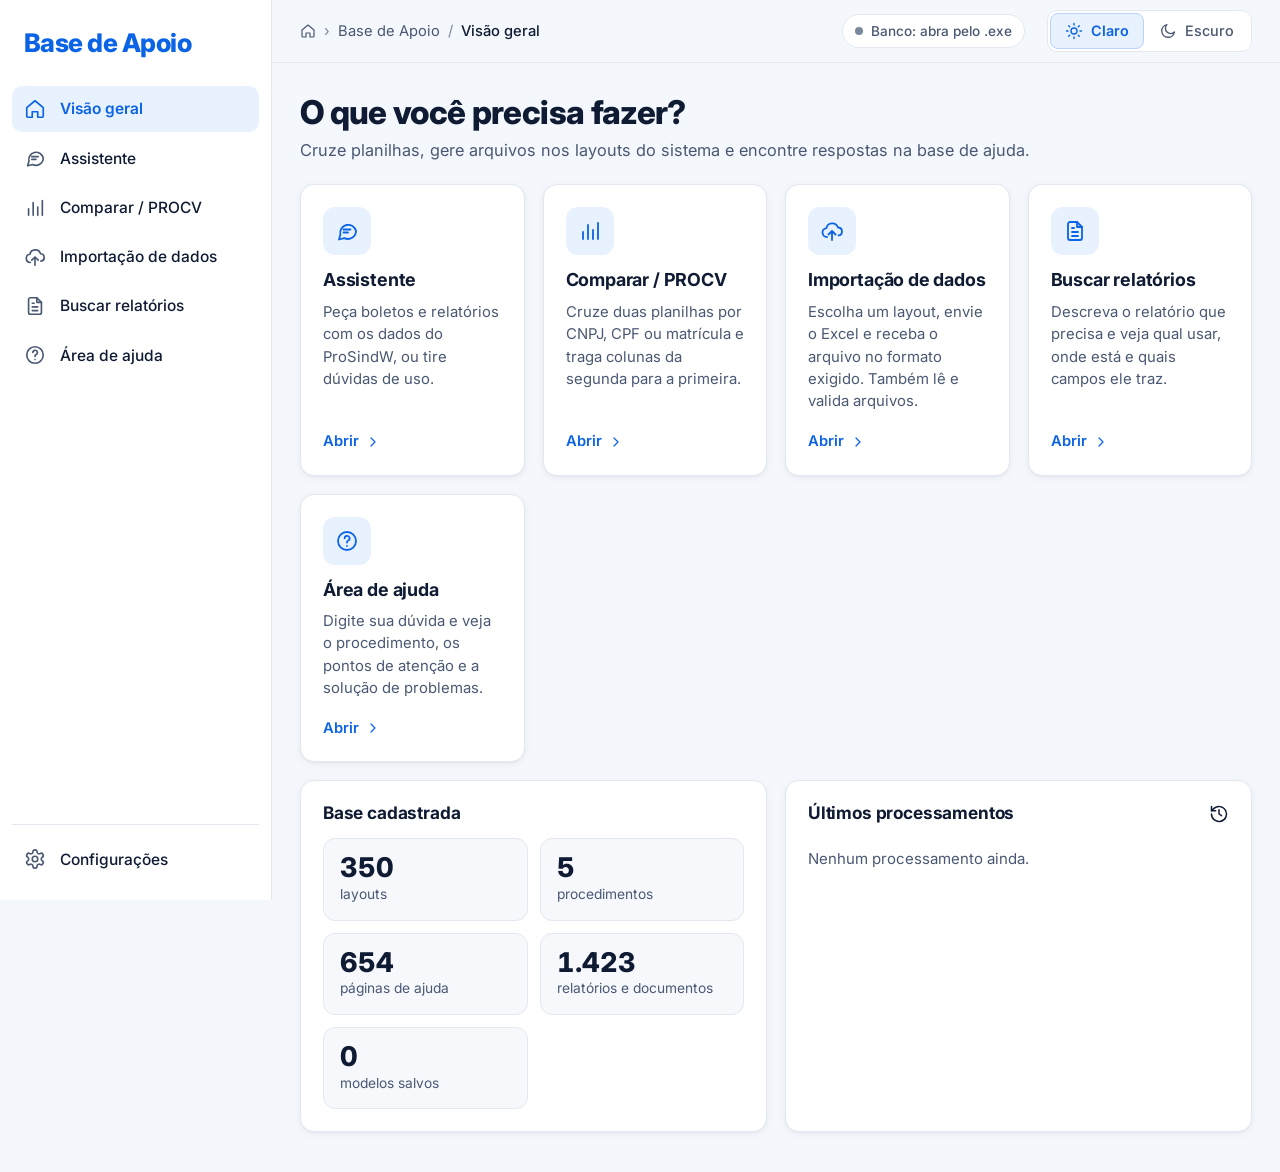
==== BaseDeApoio/index.html @ 75cb9d29 "BaseDeApoio: conferência automática do cálculo dos boletos ao conectar Ao conectar ao banco do ProSi" ====
<!doctype html>
<html lang="pt-BR">
<head>
<meta charset="utf-8">
<meta name="viewport" content="width=device-width, initial-scale=1">
<title>Base de Apoio</title>
<link rel="icon" href="data:image/svg+xml,%3Csvg xmlns='http://www.w3.org/2000/svg' viewBox='0 0 32 32'%3E%3Crect width='32' height='32' rx='8' fill='%230b63e5'/%3E%3Cpath d='M9 11h14M9 16h14M9 21h9' stroke='white' stroke-width='2.6' stroke-linecap='round'/%3E%3C/svg%3E">
<link rel="preconnect" href="https://fonts.googleapis.com">
<link rel="stylesheet" href="https://fonts.googleapis.com/css2?family=Inter:wght@400;500;600;700;800&display=swap">
<script>
  /* tema salvo antes de desenhar, para não piscar */
  (function () { var t = null; try { t = localStorage.getItem('baseApoio.tema'); } catch (e) {} if (t === 'claro' || t === 'escuro') document.documentElement.dataset.theme = t === 'escuro' ? 'dark' : 'light'; })();
</script>
<link rel="stylesheet" href="css/style.css">
</head>
<body>
<div class="shell">
  <aside class="lateral" id="lateral">
    <a class="marca" href="#inicio">Base de Apoio</a>
    <nav class="menu" id="menu" aria-label="Menu principal">
      <a href="#inicio" data-rota="inicio"><span class="ico" data-ico="casa"></span>Visão geral</a>
      <a href="#assistente" data-rota="assistente"><span class="ico" data-ico="chat"></span>Assistente</a>
      <a href="#procv" data-rota="procv"><span class="ico" data-ico="barras"></span>Comparar / PROCV</a>
      <a href="#importacao" data-rota="importacao"><span class="ico" data-ico="nuvem"></span>Importação de dados</a>
      <a href="#relatorios" data-rota="relatorios"><span class="ico" data-ico="documento"></span>Buscar relatórios</a>
      <a href="#ajuda" data-rota="ajuda"><span class="ico" data-ico="ajuda"></span>Área de ajuda</a>
    </nav>
    <nav class="menu menu-rodape" aria-label="Administração">
      <a href="#config" data-rota="config"><span class="ico" data-ico="engrenagem"></span>Configurações</a>
    </nav>
  </aside>
  <div class="fundo-menu" id="fundo-menu"></div>
  <div class="principal">
    <header class="barra">
      <button class="icone-btn abre-menu" id="abre-menu" type="button" aria-label="Abrir menu"><span class="ico" data-ico="menu"></span></button>
      <nav class="migalha" id="migalha" aria-label="Você está em"></nav>
      <a class="pill-banco off" id="pill-banco" href="#config/banco"><i></i>Banco</a>
      <div class="tema" role="group" aria-label="Tema">
        <button type="button" data-tema="claro"><span class="ico" data-ico="sol"></span><span class="rot">Claro</span></button>
        <button type="button" data-tema="escuro"><span class="ico" data-ico="lua"></span><span class="rot">Escuro</span></button>
      </div>
    </header>
    <main id="app" class="conteudo" tabindex="-1"></main>
  </div>
</div>

<div id="toast" class="toast" role="status" aria-live="polite"></div>
<div id="modal" class="modal" hidden>
  <div class="modal-caixa" role="dialog" aria-modal="true" aria-labelledby="modal-titulo">
    <h3 id="modal-titulo"></h3>
    <div id="modal-corpo"></div>
    <div class="modal-acoes" id="modal-acoes"></div>
  </div>
</div>
<noscript><p style="padding:24px">Ative o JavaScript para usar a Base de Apoio.</p></noscript>
<script src="lib/xlsx.full.min.js"></script>
<script src="lib/exceljs.min.js"></script>
<script src="dados/layouts.js"></script>
<script src="dados/ajuda.js"></script>
<script src="dados/procedimentos.js"></script>
<script src="dados/relatorios_prosindw.js"></script>
<script src="dados/menu_prosindw.js"></script>
<script src="dados/campos_prosindw.js"></script>
<script src="js/motor.js"></script>
<script>
  if (!window.Motor || !window.DADOS_LAYOUTS || !window.XLSX) {
    document.getElementById('app').innerHTML = '<div class="cartao" style="max-width:640px;margin:40px auto"><h2>Arquivos do sistema não encontrados</h2>' +
      '<p>Extraia a pasta inteira do .zip antes de abrir (botão direito no zip &gt; Extrair tudo). Depois abra o <strong>index.html</strong> de dentro da pasta extraída.</p></div>';
  }
</script>
<script src="js/assistente.js"></script>
<script src="js/app.js"></script>
</body>
</html>
---- BaseDeApoio/css/style.css ----
/* Base de Apoio — estilos. Tema claro/escuro por variáveis (html[data-theme]). */
:root {
  --fundo: #f4f7fb;
  --lateral: #ffffff;
  --superficie: #ffffff;
  --superficie-2: #f6f8fc;
  --superficie-3: #eef3fa;
  --borda: #e3e8f0;
  --borda-forte: #cfd8e5;
  --texto: #0f1b33;
  --texto-2: #4a5872;
  --texto-3: #7a879c;
  --primaria: #0b63e5;
  --primaria-hover: #0952c0;
  --primaria-suave: #e8f1fe;
  --primaria-borda: #b9d3fb;
  --ok: #15803d;
  --ok-suave: #e5f6ec;
  --alerta: #9a6700;
  --alerta-suave: #fdf3d6;
  --alerta-borda: #f2d48a;
  --erro: #c62828;
  --erro-suave: #fdecec;
  --mark: #ffe9a8;
  --sombra: 0 1px 2px rgba(15, 27, 51, .04), 0 2px 8px rgba(15, 27, 51, .05);
  --sombra-alta: 0 12px 32px rgba(15, 27, 51, .14);
  --raio: 14px;
  --raio-p: 10px;
  --fonte: "Inter", "Segoe UI", system-ui, -apple-system, Roboto, Arial, sans-serif;
  --mono: ui-monospace, "Cascadia Mono", Consolas, "Liberation Mono", monospace;
  color-scheme: light;
}
@media (prefers-color-scheme: dark) {
  :root:not([data-theme="light"]) {
    --fundo: #0b1322; --lateral: #0e1829; --superficie: #111c2f; --superficie-2: #15223a; --superficie-3: #1a2945;
    --borda: #22324d; --borda-forte: #30445f; --texto: #e7eef9; --texto-2: #a9b7cc; --texto-3: #7c8ba3;
    --primaria: #2f7bf0; --primaria-hover: #4a8ef5; --primaria-suave: #132d55; --primaria-borda: #22497f;
    --ok: #4ade80; --ok-suave: #0f2e1f; --alerta: #f2c14e; --alerta-suave: #33280c; --alerta-borda: #6b5313;
    --erro: #f87171; --erro-suave: #3a1616; --mark: #5b4a10;
    --sombra: 0 1px 2px rgba(0, 0, 0, .35); --sombra-alta: 0 16px 40px rgba(0, 0, 0, .5);
    color-scheme: dark;
  }
}
:root[data-theme="dark"] {
  --fundo: #0b1322; --lateral: #0e1829; --superficie: #111c2f; --superficie-2: #15223a; --superficie-3: #1a2945;
  --borda: #22324d; --borda-forte: #30445f; --texto: #e7eef9; --texto-2: #a9b7cc; --texto-3: #7c8ba3;
  --primaria: #2f7bf0; --primaria-hover: #4a8ef5; --primaria-suave: #132d55; --primaria-borda: #22497f;
  --ok: #4ade80; --ok-suave: #0f2e1f; --alerta: #f2c14e; --alerta-suave: #33280c; --alerta-borda: #6b5313;
  --erro: #f87171; --erro-suave: #3a1616; --mark: #5b4a10;
  --sombra: 0 1px 2px rgba(0, 0, 0, .35); --sombra-alta: 0 16px 40px rgba(0, 0, 0, .5);
  color-scheme: dark;
}

* { box-sizing: border-box; }
html, body { margin: 0; }
body {
  background: var(--fundo);
  color: var(--texto);
  font: 15px/1.5 var(--fonte);
  -webkit-font-smoothing: antialiased;
}
a { color: var(--primaria); }
h1, h2, h3, h4 { margin: 0 0 .4em; line-height: 1.2; text-wrap: balance; letter-spacing: -.01em; }
h1 { font-size: 2.05rem; font-weight: 800; letter-spacing: -.02em; }
h2 { font-size: 1.3rem; font-weight: 700; }
h3 { font-size: 1.08rem; font-weight: 700; }
h4 { font-size: .95rem; font-weight: 700; }
p { margin: 0 0 .7em; }
small, .sutil { color: var(--texto-2); }
.mono { font-family: var(--mono); font-size: 13px; }
.num { font-variant-numeric: tabular-nums; }

/* ícones (SVG em linha) */
.ico { display: inline-flex; width: 20px; height: 20px; flex: none; }
.ico svg { width: 100%; height: 100%; fill: none; stroke: currentColor; stroke-width: 1.8; stroke-linecap: round; stroke-linejoin: round; }
.ico.p { width: 16px; height: 16px; }
.ico.g { width: 28px; height: 28px; }

/* ---------- estrutura: menu lateral + área principal */
.shell { display: flex; min-height: 100vh; }
.lateral {
  position: sticky; top: 0; height: 100vh; width: 272px; flex: none;
  display: flex; flex-direction: column; gap: 6px;
  background: var(--lateral); border-right: 1px solid var(--borda);
  padding: 22px 12px 18px; z-index: 40;
}
.marca { display: block; padding: 2px 12px 18px; font-size: 1.6rem; font-weight: 800; letter-spacing: -.02em; color: var(--primaria); text-decoration: none; }
.menu { display: flex; flex-direction: column; gap: 4px; }
.menu a {
  display: flex; align-items: center; gap: 14px;
  text-decoration: none; color: var(--texto);
  padding: 11px 12px; border-radius: 10px; font-size: .97rem; font-weight: 500; white-space: nowrap;
}
.menu a .ico { color: var(--texto-2); width: 22px; height: 22px; }
.menu a:hover { background: var(--superficie-2); }
.menu a.ativo { background: var(--primaria-suave); color: var(--primaria); font-weight: 600; }
.menu a.ativo .ico { color: var(--primaria); }
.menu-rodape { margin-top: auto; padding-top: 12px; border-top: 1px solid var(--borda); }
.principal { flex: 1; min-width: 0; display: flex; flex-direction: column; }
.barra {
  position: sticky; top: 0; z-index: 30;
  display: flex; align-items: center; gap: 14px;
  min-height: 60px; padding: 10px 28px;
  background: color-mix(in srgb, var(--fundo) 88%, transparent);
  backdrop-filter: blur(8px);
  border-bottom: 1px solid var(--borda);
}
.migalha { display: flex; align-items: center; gap: 8px; font-size: .92rem; color: var(--texto-2); min-width: 0; flex-wrap: wrap; }
.migalha a { color: var(--texto-2); text-decoration: none; display: inline-flex; align-items: center; }
.migalha a:hover { color: var(--primaria); }
.migalha .sep { color: var(--texto-3); }
.migalha .atual { color: var(--texto); font-weight: 500; }
.tema { margin-left: auto; display: inline-flex; border: 1px solid var(--borda); border-radius: 10px; background: var(--superficie); padding: 2px; }
.tema button { display: inline-flex; align-items: center; gap: 8px; border: 1px solid transparent; background: transparent; color: var(--texto-2); font: inherit; font-size: .9rem; font-weight: 500; padding: 6px 14px; border-radius: 8px; cursor: pointer; }
.tema button .ico { width: 18px; height: 18px; }
.tema button.ativo { background: var(--primaria-suave); color: var(--primaria); border-color: var(--primaria-borda); font-weight: 600; }
.icone-btn.abre-menu { display: none; }
.fundo-menu { display: none; }

.conteudo { width: 100%; max-width: 1360px; padding: 30px 28px 40px; outline: none; }
.cabecalho-pagina { display: flex; align-items: flex-start; justify-content: space-between; gap: 16px; flex-wrap: wrap; margin-bottom: 22px; }
.cabecalho-pagina h1 { display: flex; align-items: center; gap: 14px; flex-wrap: wrap; margin-bottom: 6px; }
.cabecalho-pagina p { margin: 0; color: var(--texto-2); max-width: 75ch; font-size: 1.02rem; }

/* ---------- cartões */
.cartao {
  background: var(--superficie);
  border: 1px solid var(--borda);
  border-radius: var(--raio);
  padding: 22px;
  box-shadow: var(--sombra);
}
.cartao + .cartao { margin-top: 16px; }
.grade-2 > .cartao, .grade-3 > .cartao, .grupos-proc > .cartao, .layout-ajuda > .cartao, .layout-importacao > .cartao { margin-top: 0; }
.cartao-titulo { display: flex; align-items: center; justify-content: space-between; gap: 10px; margin-bottom: 14px; flex-wrap: wrap; }
.cartao-titulo h2, .cartao-titulo h3 { margin: 0; }
.grade-2 { display: grid; grid-template-columns: repeat(2, minmax(0, 1fr)); gap: 18px; }
.grade-3 { display: grid; grid-template-columns: repeat(3, minmax(0, 1fr)); gap: 18px; }
@media (max-width: 900px) { .grade-2, .grade-3 { grid-template-columns: 1fr; } }
.contagem { display: inline-flex; align-items: center; padding: 3px 11px; border-radius: 99px; background: var(--superficie-3); color: var(--texto-2); font-size: .84rem; font-weight: 600; white-space: nowrap; }
.contagem.azul { background: var(--primaria-suave); color: var(--primaria); }
h1 .contagem, h2 .contagem { font-size: .85rem; letter-spacing: 0; }
.selo-titulo { display: inline-flex; align-items: center; padding: 4px 12px; border-radius: 99px; background: var(--primaria-suave); color: var(--primaria); font-size: .9rem; font-weight: 700; letter-spacing: 0; }

/* caixa informativa */
.info-caixa { display: flex; gap: 16px; align-items: flex-start; padding: 16px 20px; border-radius: var(--raio); border: 1px solid var(--primaria-borda); background: var(--primaria-suave); }
.info-caixa > .ico { color: var(--primaria); width: 24px; height: 24px; margin-top: 1px; }
.info-caixa .corpo { border-left: 1px solid var(--primaria-borda); padding-left: 16px; }
.info-caixa.simples .corpo { border-left: 0; padding-left: 0; }
.info-caixa strong { display: block; font-size: 1.02rem; margin-bottom: 2px; }
.info-caixa p { margin: 0; color: var(--texto-2); }

/* visão geral */
.modulos { display: grid; grid-template-columns: repeat(4, minmax(0, 1fr)); gap: 18px; }
@media (max-width: 1250px) { .modulos { grid-template-columns: repeat(2, minmax(0, 1fr)); } }
@media (max-width: 700px) { .modulos { grid-template-columns: 1fr; } }
.modulo {
  display: flex; flex-direction: column; gap: 10px;
  text-decoration: none; color: var(--texto);
  background: var(--superficie); border: 1px solid var(--borda); border-radius: var(--raio);
  padding: 22px; box-shadow: var(--sombra);
  transition: border-color .15s, transform .15s, box-shadow .15s;
}
.modulo:hover { border-color: var(--primaria-borda); transform: translateY(-2px); box-shadow: var(--sombra-alta); }
.modulo h2 { margin: 4px 0 0; font-size: 1.12rem; }
.modulo p { color: var(--texto-2); margin: 0; font-size: .93rem; }
.modulo .ir { margin-top: auto; padding-top: 8px; color: var(--primaria); font-weight: 600; font-size: .92rem; display: inline-flex; align-items: center; gap: 6px; }
.tile { display: inline-grid; place-items: center; width: 48px; height: 48px; border-radius: 12px; background: var(--primaria-suave); color: var(--primaria); flex: none; }
.tile .ico { width: 24px; height: 24px; }
.tile.g { width: 76px; height: 76px; border-radius: 18px; }
.tile.g .ico { width: 38px; height: 38px; }
.lista-simples { list-style: none; padding: 0; margin: 0; }
.lista-simples li { padding: 10px 0; border-bottom: 1px solid var(--borda); display: flex; gap: 12px; justify-content: space-between; align-items: center; }
.lista-simples li:last-child { border-bottom: 0; }

/* ---------- formulários */
label { display: block; font-size: .9rem; font-weight: 600; color: var(--texto); margin-bottom: 6px; }
.campo { margin-bottom: 14px; }
input[type=text], input[type=password], input[type=number], input[type=month], input[type=search], select, textarea {
  width: 100%;
  font: inherit; font-size: .95rem;
  color: var(--texto); background: var(--superficie);
  border: 1px solid var(--borda-forte); border-radius: var(--raio-p);
  padding: 9px 12px; min-height: 42px;
}
select { appearance: none; -webkit-appearance: none; padding-right: 38px; cursor: pointer;
  background-image: url("data:image/svg+xml,%3Csvg xmlns='http://www.w3.org/2000/svg' viewBox='0 0 24 24' fill='none' stroke='%237a879c' stroke-width='2' stroke-linecap='round' stroke-linejoin='round'%3E%3Cpath d='m6 9 6 6 6-6'/%3E%3C/svg%3E");
  background-repeat: no-repeat; background-position: right 12px center; background-size: 18px; }
textarea { min-height: 110px; resize: vertical; line-height: 1.45; }
input::placeholder, textarea::placeholder { color: var(--texto-3); }
input:focus, select:focus, textarea:focus { outline: none; border-color: var(--primaria); box-shadow: 0 0 0 3px color-mix(in srgb, var(--primaria) 20%, transparent); }
button:focus-visible, a:focus-visible { outline: 2px solid var(--primaria); outline-offset: 2px; }
.linha-form { display: flex; gap: 16px; flex-wrap: wrap; align-items: flex-end; }
.linha-form > * { flex: 1 1 180px; }
.linha-form > .fixo { flex: 0 0 auto; }
.check { display: inline-flex; align-items: center; gap: 8px; font-weight: 500; color: var(--texto); font-size: .93rem; cursor: pointer; margin: 0; }
.check input { width: 16px; height: 16px; accent-color: var(--primaria); }
.com-icone { position: relative; }
.com-icone > .ico { position: absolute; left: 13px; top: 50%; transform: translateY(-50%); color: var(--texto-3); pointer-events: none; }
.com-icone input { padding-left: 42px; }

.botao {
  display: inline-flex; align-items: center; justify-content: center; gap: 8px;
  font: inherit; font-size: .95rem; font-weight: 600;
  padding: 10px 18px; min-height: 42px; border-radius: var(--raio-p); cursor: pointer;
  border: 1px solid var(--primaria); background: var(--primaria); color: #fff;
  text-decoration: none; white-space: nowrap;
  transition: background .15s, border-color .15s;
}
.botao:hover { background: var(--primaria-hover); border-color: var(--primaria-hover); }
.botao:disabled { opacity: .5; cursor: not-allowed; }
.botao .ico { width: 18px; height: 18px; }
.botao.sec { background: var(--superficie); color: var(--texto); border-color: var(--borda-forte); }
.botao.sec:hover { background: var(--superficie-2); border-color: var(--texto-3); }
.botao.perigo { background: var(--superficie); color: var(--erro); border-color: var(--erro); }
.botao.perigo:hover { background: var(--erro-suave); }
.botao.peq { padding: 6px 12px; min-height: 34px; font-size: .86rem; }
.botao.peq .ico { width: 16px; height: 16px; }
.botao.grande { padding: 12px 24px; min-height: 48px; font-size: 1rem; }
.acoes { display: flex; gap: 8px; flex-wrap: wrap; align-items: center; }
.icone-btn {
  display: inline-grid; place-items: center;
  border: 0; background: transparent; cursor: pointer; color: var(--texto-2);
  padding: 6px; border-radius: 8px; font-size: 14px; text-decoration: none; min-width: 32px; min-height: 32px;
}
.icone-btn:hover { background: var(--superficie-2); color: var(--texto); }
.icone-btn.caixa { border: 1px solid var(--borda-forte); background: var(--superficie); }
.icone-btn.caixa[aria-expanded=true] { border-color: var(--primaria); color: var(--primaria); }

/* menu suspenso (⋮) */
.menu-suspenso { position: absolute; z-index: 45; min-width: 190px; background: var(--superficie); border: 1px solid var(--borda); border-radius: 12px; box-shadow: var(--sombra-alta); padding: 6px; }
.menu-suspenso button { display: flex; align-items: center; gap: 12px; width: 100%; border: 0; background: transparent; color: var(--texto); font: inherit; font-size: .95rem; padding: 9px 12px; border-radius: 8px; cursor: pointer; text-align: left; }
.menu-suspenso button:hover { background: var(--superficie-2); }
.menu-suspenso button .ico { color: var(--texto-2); }
.menu-suspenso button.perigo, .menu-suspenso button.perigo .ico { color: var(--erro); }
.menu-suspenso hr { border: 0; border-top: 1px solid var(--borda); margin: 6px 4px; }

/* área de envio */
.envio {
  border: 1.5px dashed var(--borda-forte); border-radius: 12px;
  padding: 26px 18px; text-align: center; cursor: pointer; background: var(--superficie);
  transition: border-color .15s, background .15s;
  display: flex; flex-direction: column; align-items: center; gap: 10px;
}
.envio:hover, .envio.arrastando { border-color: var(--primaria); background: var(--primaria-suave); }
.envio .ico-envio { color: var(--texto-2); width: 60px; height: 60px; }
.envio .ico-envio svg { stroke-width: 1.4; }
.envio strong { display: block; color: var(--texto-2); font-size: 1.02rem; }
.envio .botao { margin-top: 4px; min-width: 220px; }
.envio small { color: var(--texto-3); font-size: .86rem; }
.envio input { display: none; }
.envio.carregado { border-style: solid; border-color: var(--ok); background: var(--ok-suave); text-align: left; display: block; padding: 16px 18px; }
.info-arquivo { display: flex; gap: 12px; align-items: center; justify-content: space-between; flex-wrap: wrap; }
.info-arquivo strong { color: var(--texto); display: flex; align-items: center; gap: 8px; }
.info-arquivo small { display: block; margin-top: 2px; }

/* PROCV */
.passo { display: flex; gap: 16px; align-items: flex-start; margin-bottom: 18px; }
.passo .numero { display: inline-grid; place-items: center; width: 44px; height: 44px; border-radius: 50%; background: var(--primaria); color: #fff; font-weight: 700; font-size: 1.05rem; flex: none; }
.passo h3 { margin: 2px 0 2px; font-size: 1.15rem; }
.passo p { margin: 0; color: var(--texto-2); font-size: .93rem; }
.cartao-planilha { border: 1px solid var(--borda); border-radius: var(--raio); padding: 22px; background: var(--superficie); }
.ligacao { position: relative; height: 44px; margin: 0 24%; border: 1.5px solid var(--borda-forte); border-top: 0; border-radius: 0 0 10px 10px; }
.ligacao .ico { position: absolute; left: 50%; bottom: -11px; transform: translateX(-50%); background: var(--superficie); color: var(--texto-2); padding: 0 6px; width: 34px; height: 22px; }
.ligacao-texto { text-align: center; color: var(--texto-2); font-size: .92rem; margin: 16px 0 0; }
@media (max-width: 900px) { .ligacao { display: none; } }

/* ---------- estatísticas */
.stats { display: grid; grid-template-columns: repeat(auto-fit, minmax(150px, 1fr)); gap: 12px; margin: 14px 0; }
.stat { background: var(--superficie-2); border: 1px solid var(--borda); border-radius: 12px; padding: 14px 16px; }
.stat b { display: block; font-size: 1.7rem; line-height: 1.1; font-weight: 800; font-variant-numeric: tabular-nums; }
.stat span { color: var(--texto-2); font-size: .86rem; }
.stat.ok b { color: var(--ok); }
.stat.erro b { color: var(--erro); }
.stat.alerta b { color: var(--alerta); }

/* ---------- tabelas */
.tabela-wrap { overflow: auto; border: 1px solid var(--borda); border-radius: 12px; max-height: 520px; background: var(--superficie); }
table { border-collapse: collapse; width: 100%; font-size: .9rem; }
th, td { padding: 9px 14px; border-bottom: 1px solid var(--borda); text-align: left; vertical-align: top; }
tbody tr:last-child td { border-bottom: 0; }
th { position: sticky; top: 0; background: var(--superficie-2); font-weight: 600; color: var(--texto); white-space: nowrap; z-index: 1; }
tr:hover td { background: var(--superficie-2); }
td.num, th.num { text-align: right; font-variant-numeric: tabular-nums; }
td.nowrap { white-space: nowrap; }
tr.linha-erro td { background: var(--erro-suave); }
tr.linha-alerta td { background: var(--alerta-suave); }
.tabela-lista td { vertical-align: middle; padding-top: 12px; padding-bottom: 12px; }
.tabela-lista th { padding-top: 12px; padding-bottom: 12px; }
.tabela-lista td strong { font-weight: 600; }

.selo { display: inline-flex; align-items: center; padding: 2px 10px; border-radius: 99px; font-size: .78rem; font-weight: 600; white-space: nowrap; background: var(--superficie-2); color: var(--texto-2); border: 1px solid var(--borda); }
.selo.ok { background: var(--ok-suave); color: var(--ok); border-color: transparent; }
.selo.erro { background: var(--erro-suave); color: var(--erro); border-color: transparent; }
.selo.alerta { background: var(--alerta-suave); color: var(--alerta); border-color: var(--alerta-borda); }
.selo.azul { background: var(--primaria-suave); color: var(--primaria); border-color: transparent; }
.selo.campo { background: var(--superficie); border-color: var(--borda-forte); color: var(--texto); font-weight: 500; font-size: .82rem; padding: 4px 12px; }

/* ---------- listas com ícone (layouts, relatórios, procedimentos) */
.item-lista {
  display: flex; align-items: center; gap: 14px; width: 100%; text-align: left;
  border: 0; border-bottom: 1px solid var(--borda); background: transparent;
  padding: 14px 18px; cursor: pointer; color: var(--texto); font: inherit; text-decoration: none;
}
.item-lista:hover { background: var(--superficie-2); }
.item-lista.ativo { background: var(--primaria-suave); box-shadow: inset 4px 0 0 var(--primaria); }
.item-lista > .ico { color: var(--texto-2); width: 26px; height: 26px; }
.item-lista.ativo > .ico { color: var(--primaria); }
.item-lista .txt { flex: 1; min-width: 0; }
.item-lista .txt strong { display: block; font-size: .96rem; font-weight: 600; line-height: 1.3; }
.item-lista .txt small { display: block; font-size: .85rem; margin-top: 3px; color: var(--texto-2); }
.item-lista .txt small + small { margin-top: 1px; color: var(--texto-3); }
.item-lista .seta { color: var(--texto-3); width: 18px; height: 18px; }
.item-layout { }

/* ---------- importação */
.layout-importacao { display: grid; grid-template-columns: 500px minmax(0, 1fr); gap: 18px; align-items: start; }
@media (max-width: 1250px) { .layout-importacao { grid-template-columns: 380px minmax(0, 1fr); } }
@media (max-width: 1000px) { .layout-importacao { grid-template-columns: 1fr; } }
.painel-lista { position: sticky; top: 84px; max-height: calc(100vh - 110px); display: flex; flex-direction: column; padding: 0; overflow: hidden; }
.painel-lista .topo-lista { padding: 20px 20px 16px; }
.painel-lista .topo-lista h2 { display: flex; align-items: center; gap: 12px; margin-bottom: 16px; }
.painel-lista .itens { overflow: auto; border-top: 1px solid var(--borda); }
.chips { display: flex; gap: 8px; flex-wrap: wrap; }
.chip { display: inline-flex; align-items: center; gap: 8px; border: 1px solid var(--borda-forte); background: var(--superficie); color: var(--texto); border-radius: 99px; padding: 6px 15px; font: inherit; font-size: .88rem; cursor: pointer; }
.chip:hover { border-color: var(--primaria); color: var(--primaria); }
.chip b { font-weight: 600; text-decoration: underline; text-underline-offset: 2px; color: var(--texto-2); }
.chip.ativo { background: var(--primaria); border-color: var(--primaria); color: #fff; }
.chip.ativo b { color: #fff; text-decoration: none; }
.abas { display: flex; gap: 6px; border-bottom: 1px solid var(--borda); margin: 16px 0 18px; flex-wrap: wrap; }
.aba { border: 0; background: transparent; padding: 10px 16px; font: inherit; font-size: .97rem; font-weight: 500; color: var(--texto-2); cursor: pointer; border-bottom: 2.5px solid transparent; margin-bottom: -1px; }
.aba:hover { color: var(--texto); }
.aba.ativa { color: var(--primaria); border-bottom-color: var(--primaria); font-weight: 600; }
.vazio-layout { display: flex; flex-direction: column; align-items: center; text-align: center; padding: 70px 30px 24px; min-height: 560px; }
.vazio-layout h2 { font-size: 1.6rem; margin-top: 20px; }
.vazio-layout > p { color: var(--texto-2); max-width: 520px; }
.opcoes-acao { display: grid; grid-template-columns: repeat(2, minmax(0, 1fr)); gap: 12px; width: 100%; max-width: 660px; margin-top: 18px; }
@media (max-width: 700px) { .opcoes-acao { grid-template-columns: 1fr; } }
.opcao-acao { display: flex; gap: 16px; align-items: flex-start; text-align: left; border: 1px solid var(--borda); border-radius: 12px; padding: 18px; background: var(--superficie); }
.opcao-acao .tile { width: 50px; height: 50px; }
.opcao-acao strong { display: block; font-size: 1.05rem; margin-bottom: 4px; }
.opcao-acao small { font-size: .88rem; }
.dica-rodape { margin-top: auto; padding-top: 18px; border-top: 1px solid var(--borda); width: 100%; color: var(--texto-2); font-size: .9rem; display: flex; justify-content: center; gap: 8px; align-items: center; }
.dica-rodape .ico { color: var(--primaria); width: 18px; height: 18px; }
.registro { border: 1px solid var(--borda); border-radius: 12px; margin-top: 14px; overflow: hidden; }
.registro-topo { display: flex; align-items: center; gap: 10px; padding: 11px 16px; background: var(--superficie-2); border-bottom: 1px solid var(--borda); flex-wrap: wrap; }
.registro .tabela-wrap { border: 0; border-radius: 0; }
.registro.desligado .registro-corpo { display: none; }
.registro.desligado .registro-topo { border-bottom: 0; opacity: .7; }
.mapa td { vertical-align: middle; }
.mapa select, .mapa input { padding: 5px 30px 5px 9px; font-size: .86rem; min-height: 34px; background-position: right 8px center; background-size: 15px; }
.mapa input { padding-right: 9px; }
.mapa table { min-width: 860px; }
.mapa .desc { max-width: 240px; }
.mapa .desc span { display: block; overflow: hidden; text-overflow: ellipsis; white-space: nowrap; max-width: 240px; }
.mapa .amostra { color: var(--texto-3); font-size: .8rem; max-width: 160px; overflow: hidden; text-overflow: ellipsis; white-space: nowrap; }
.mapa td.origem { width: 160px; min-width: 150px; }
.mapa td.origem select { min-width: 145px; }
.mapa td.valor-cel { min-width: 210px; }
.mapa td.valor-cel select, .mapa td.valor-cel input { min-width: 200px; }
.previa-arquivo { font-family: var(--mono); font-size: 12.5px; line-height: 1.55; background: var(--superficie-2); border: 1px solid var(--borda); border-radius: 10px; padding: 10px 12px; overflow: auto; max-height: 420px; white-space: pre; }
.previa-arquivo .regua { color: var(--texto-3); }
.detalhes-obs { margin-top: 10px; }
.detalhes-obs summary { cursor: pointer; color: var(--primaria); font-weight: 600; font-size: .92rem; }
.detalhes-obs div { white-space: pre-wrap; word-break: break-word; color: var(--texto-2); font-size: .9rem; margin-top: 6px; max-height: 260px; overflow: auto; }
.vazio { text-align: center; color: var(--texto-2); padding: 44px 16px; }
.vazio .emoji { font-size: 2.4rem; display: block; margin-bottom: 6px; }
.vazio .tile { margin-bottom: 12px; }

/* ---------- ajuda */
.busca-ajuda { display: flex; gap: 12px; }
.busca-ajuda .com-icone { flex: 1; }
.busca-ajuda input { font-size: 1.05rem; padding: 12px 16px; min-height: 54px; border-radius: 12px; }
.busca-ajuda .com-icone input { padding-left: 50px; }
.busca-ajuda .com-icone > .ico { left: 18px; width: 22px; height: 22px; }
.busca-ajuda .botao { min-height: 54px; padding: 12px 34px; font-size: 1.02rem; border-radius: 12px; }
.sugestoes { margin-top: 18px; }
.rotulo-sug { display: block; font-size: .9rem; color: var(--texto-2); margin: 16px 0 10px; font-weight: 500; }
.sugestoes .chip, .chip.sug { padding: 9px 20px; font-size: .95rem; color: var(--texto); background: var(--superficie-2); }
.chip.peq { padding: 5px 13px; font-size: .84rem; background: var(--superficie-2); }
.secao-titulo { display: flex; align-items: center; gap: 14px; margin: 30px 0 16px; }
.secao-titulo h2 { margin: 0; font-size: 1.65rem; font-weight: 800; letter-spacing: -.02em; }
.grupos-proc { display: grid; grid-template-columns: repeat(2, minmax(0, 1fr)); gap: 20px; align-items: start; }
@media (max-width: 1000px) { .grupos-proc { grid-template-columns: 1fr; } }
.grupo-proc { padding: 0; overflow: hidden; }
.grupo-proc .cab { display: flex; align-items: center; gap: 14px; padding: 22px 26px 14px; }
.grupo-proc .cab .ico { color: var(--primaria); width: 34px; height: 34px; }
.grupo-proc .cab h3 { margin: 0; font-size: 1.35rem; font-weight: 700; }
.grupo-proc .item-lista { padding: 16px 26px; }
.grupo-proc .item-lista:last-child { border-bottom: 0; }
.bolinha { display: inline-grid; place-items: center; width: 50px; height: 50px; border-radius: 50%; background: var(--superficie-3); color: var(--texto); flex: none; }
.bolinha .ico { width: 24px; height: 24px; }
.layout-ajuda { display: grid; grid-template-columns: minmax(0, 1fr) 380px; gap: 18px; align-items: start; margin-top: 18px; }
@media (max-width: 1000px) { .layout-ajuda { grid-template-columns: 1fr; } }
.layout-ajuda.rel { grid-template-columns: 350px minmax(0, 1fr); }
@media (min-width: 1001px) { .layout-ajuda.rel.largo { grid-template-columns: 290px minmax(0, 1fr); } }
@media (max-width: 1250px) { .layout-ajuda.rel { grid-template-columns: 300px minmax(0, 1fr); } }
@media (max-width: 1000px) { .layout-ajuda.rel { grid-template-columns: 1fr; } }
.resposta h2 { font-size: 1.45rem; }
.secao-ajuda { margin-top: 16px; padding: 16px 18px; border-radius: 12px; border: 1px solid var(--borda); background: var(--superficie-2); }
.secao-ajuda h3 { font-size: 1rem; margin-bottom: 10px; display: flex; align-items: center; gap: 10px; }
.secao-ajuda h3 .ico { color: var(--texto-2); }
.secao-ajuda.atencao { background: var(--alerta-suave); border-color: var(--alerta-borda); }
.secao-ajuda.solucao { background: var(--primaria-suave); border-color: var(--primaria-borda); }
.secao-ajuda ol, .secao-ajuda ul { margin: 0; padding-left: 22px; }
.secao-ajuda li { margin: 4px 0; }
.texto-pagina p { margin: 0 0 .55em; }
.texto-pagina .bloco-tabela { font-family: var(--mono); font-size: 12.5px; color: var(--texto-2); }
mark { background: var(--mark); color: inherit; padding: 0 2px; border-radius: 3px; }
.resultado { display: block; width: 100%; text-align: left; font: inherit; color: var(--texto); background: transparent; border: 0; border-bottom: 1px solid var(--borda); padding: 12px 4px; cursor: pointer; }
.resultado:hover strong { color: var(--primaria); }
.resultado.ativo strong { color: var(--primaria); }
.resultado strong { display: block; font-size: .95rem; line-height: 1.3; }
.resultado small { display: block; font-size: .83rem; margin-top: 4px; }

/* ---------- relatórios */
.painel-rel { padding: 0; overflow: hidden; }
.painel-rel .cab { display: flex; align-items: center; justify-content: space-between; gap: 10px; padding: 20px 20px 12px; }
.painel-rel .cab h3 { margin: 0; font-size: 1.3rem; }
.painel-rel .aviso { margin: 0 16px 12px; }
.painel-rel .rodape { padding: 14px 16px 18px; }
.painel-rel .rodape .botao { width: 100%; white-space: normal; }
.det-cab { display: flex; align-items: flex-start; justify-content: space-between; gap: 14px; flex-wrap: wrap; }
.det-cab h2 { display: flex; align-items: center; gap: 12px; flex-wrap: wrap; margin: 0; font-size: 1.55rem; }
.det-cab p { margin: 6px 0 0; color: var(--texto-2); }
.onde { display: flex; align-items: center; gap: 16px; margin-top: 16px; padding: 14px 18px; border-radius: 12px; background: var(--primaria-suave); border: 1px solid var(--primaria-borda); }
.onde > .ico { color: var(--primaria); width: 26px; height: 26px; }
.onde .txt { flex: 1; min-width: 0; }
.onde small { display: block; color: var(--texto-2); font-size: .85rem; }
.onde strong { display: block; font-size: 1rem; }
.onde .acoes { flex: none; }
.bloco { margin-top: 16px; border: 1px solid var(--borda); border-radius: 12px; background: var(--superficie); overflow: hidden; }
.bloco > .cab { display: flex; align-items: center; justify-content: space-between; gap: 10px; padding: 12px 16px; background: var(--superficie-2); border-bottom: 1px solid var(--borda); }
.bloco > .cab h3 { margin: 0; display: flex; align-items: center; gap: 10px; font-size: 1rem; }
.bloco > .cab h3 .ico { color: var(--texto-2); }
.bloco > .corpo { padding: 14px 16px; }
.duas-colunas { display: grid; grid-template-columns: 1fr 1fr; border-top: 1px solid var(--borda); }
.duas-colunas > div { padding: 12px 16px; }
.duas-colunas > div + div { border-left: 1px solid var(--borda); }
.duas-colunas small { display: block; color: var(--texto-2); }
.duas-colunas strong { font-weight: 700; }
@media (max-width: 700px) { .duas-colunas { grid-template-columns: 1fr; } .duas-colunas > div + div { border-left: 0; border-top: 1px solid var(--borda); } }
.nota { display: flex; gap: 8px; align-items: center; color: var(--texto-2); font-size: .86rem; padding: 10px 16px 12px; border-top: 1px solid var(--borda); }
.nota .ico { width: 16px; height: 16px; }

/* ---------- configurações */
.editor-campos td { padding: 3px 4px; vertical-align: middle; }
.editor-campos input, .editor-campos select { padding: 4px 6px; font-size: .84rem; border-radius: 6px; min-height: 30px; }
.editor-campos select { padding-right: 26px; background-position: right 6px center; background-size: 14px; }
.editor-campos input.n { width: 64px; }
.editor-campos input.desc { min-width: 280px; }
.editor-campos td.acao { white-space: nowrap; }
.barra-ferramentas { display: flex; gap: 12px; flex-wrap: wrap; align-items: center; margin-bottom: 16px; }
.barra-ferramentas .com-icone { flex: 1 1 320px; }

/* ---------- avisos */
.aviso { padding: 11px 15px; border-radius: 10px; background: var(--alerta-suave); color: var(--texto); margin: 10px 0; font-size: .92rem; border: 1px solid var(--alerta-borda); }
.aviso.erro { background: var(--erro-suave); border-color: transparent; }
.aviso.ok { background: var(--ok-suave); border-color: transparent; }
.aviso.info { background: var(--primaria-suave); border-color: var(--primaria-borda); }

.toast { position: fixed; right: 20px; bottom: 20px; max-width: 420px; background: #0f1b33; color: #fff; padding: 12px 16px; border-radius: 12px; box-shadow: 0 8px 24px rgba(0,0,0,.25); opacity: 0; transform: translateY(10px); transition: all .2s; pointer-events: none; z-index: 60; font-size: .92rem; }
.toast.mostrar { opacity: 1; transform: none; }
.toast.erro { background: var(--erro); }

.modal { position: fixed; inset: 0; background: rgba(8, 14, 26, .5); display: grid; place-items: center; z-index: 70; padding: 16px; }
.modal[hidden] { display: none; }
.modal-caixa { background: var(--superficie); border: 1px solid var(--borda); border-radius: 16px; padding: 22px; width: min(460px, 100%); box-shadow: var(--sombra-alta); }
.modal-acoes { display: flex; gap: 8px; justify-content: flex-end; margin-top: 16px; }

.carregando { display: inline-block; width: 16px; height: 16px; border: 2px solid currentColor; border-right-color: transparent; border-radius: 50%; animation: gira .7s linear infinite; vertical-align: -3px; }
@keyframes gira { to { transform: rotate(360deg); } }
.oculto { display: none !important; }

/* prévia do relatório */
.previa-rel { background: var(--superficie); padding: 12px; }
.previa-rel table { font-size: .74rem; width: 100%; }
.previa-rel th, .previa-rel td { padding: 5px 7px; }
.previa-rel th { white-space: nowrap; font-size: .76rem; }
.previa-rel .tabela-wrap { overflow-x: auto; border-radius: 8px; }
.previa-rel.compacta { padding: 8px; }
.previa-rel.compacta table { font-size: .68rem; }
.previa-rel.compacta th, .previa-rel.compacta td { padding: 4px 3px; }
.previa-rel.compacta th { font-size: .7rem; }
.previa-grupo { font-weight: 700; font-size: .86rem; margin: 0 0 8px; text-transform: uppercase; }
.previa-titulo { font-weight: 700; text-align: center; text-transform: uppercase; font-size: .88rem; margin: 0 0 10px; padding-bottom: 8px; border-bottom: 1px solid var(--borda); }
.previa-rel .previa-sobre th { text-align: center; border-bottom: 1px solid var(--borda); text-transform: uppercase; }
.previa-rel td.num, .previa-rel th.num { text-align: right; white-space: nowrap; }
.previa-rel tr.previa-novo td { border-top: 2px solid var(--borda-forte); }
.previa-rel tr.previa-total td { font-weight: 700; border-top: 2px solid var(--texto-2); background: var(--superficie); }
.previa-rel tr.previa-total + tr.previa-total td { border-top: 0; }

.filtros-tela { width: 100%; border-collapse: collapse; }
.filtros-tela th { position: static; background: transparent; width: 190px; padding: 10px 12px 10px 0; vertical-align: top; color: var(--texto); }
.filtros-tela td { padding: 8px 0; }
.filtros-tela td .selo { margin: 2px 4px 2px 0; }
.filtros-tela tr:hover td { background: transparent; }

/* ---------- celular */
@media (max-width: 900px) {
  .lateral { position: fixed; left: 0; top: 0; transform: translateX(-100%); transition: transform .2s; box-shadow: var(--sombra-alta); }
  body.menu-aberto .lateral { transform: none; }
  body.menu-aberto .fundo-menu { display: block; position: fixed; inset: 0; background: rgba(8, 14, 26, .45); z-index: 35; }
  .icone-btn.abre-menu { display: inline-grid; }
  .barra { padding: 8px 16px; }
  .conteudo { padding: 20px 16px 32px; }
  h1 { font-size: 1.6rem; }
  .tema button .rot { display: none; }
  .tema button { padding: 6px 10px; }
  .busca-ajuda { flex-direction: column; }
  .migalha .ocultar-cel { display: none; }
}

/* ---------- status do banco (topo) */
.pill-banco { display: inline-flex; align-items: center; gap: 8px; margin-left: auto; padding: 6px 12px; border-radius: 99px; border: 1px solid var(--borda); background: var(--superficie); color: var(--texto-2); font-size: .85rem; font-weight: 500; text-decoration: none; white-space: nowrap; }
.pill-banco i { width: 8px; height: 8px; border-radius: 50%; background: var(--texto-3); }
.pill-banco.on i { background: var(--ok); }
.pill-banco.erro i { background: var(--erro); }
.pill-banco:hover { border-color: var(--primaria-borda); color: var(--texto); }
.pill-banco + .tema { margin-left: 8px; }
@media (max-width: 900px) { .pill-banco { font-size: 0; gap: 0; padding: 8px; } .pill-banco i { width: 10px; height: 10px; } }

/* ---------- assistente */
.chat { display: flex; flex-direction: column; padding: 0; overflow: hidden; height: calc(100vh - 230px); min-height: 460px; }
.chat-msgs { flex: 1; overflow-y: auto; padding: 22px; display: flex; flex-direction: column; gap: 14px; background: var(--superficie-2); }
.msg { display: flex; }
.msg.eu { justify-content: flex-end; }
.msg .bolha { max-width: min(760px, 88%); padding: 12px 16px; border-radius: 14px; background: var(--superficie); border: 1px solid var(--borda); box-shadow: var(--sombra); overflow-wrap: anywhere; }
.msg.eu .bolha { background: var(--primaria); color: #fff; border-color: var(--primaria); border-bottom-right-radius: 4px; }
.msg.bot .bolha { border-bottom-left-radius: 4px; }
.msg .bolha p { margin: 0 0 .5em; }
.msg .bolha p:last-child { margin-bottom: 0; }
.msg .bolha ol, .msg .bolha ul { margin: 4px 0 8px; padding-left: 20px; }
.msg .bolha .acoes { margin-top: 10px; }
.chat-sug { padding: 12px 22px 0; border-top: 1px solid var(--borda); }
.chat-entrada { display: flex; gap: 10px; padding: 12px 22px 18px; align-items: flex-end; }
.chat-entrada textarea { min-height: 48px; max-height: 140px; resize: none; border-radius: 12px; padding: 12px 14px; line-height: 1.4; }
.chat-entrada .botao { min-height: 48px; }
.opcoes-chat { display: flex; flex-direction: column; gap: 6px; margin-top: 8px; }
.opcoes-chat .botao { justify-content: flex-start; text-align: left; white-space: normal; flex-direction: column; align-items: flex-start; gap: 0; }
.opcoes-chat .botao small { font-weight: 400; color: var(--texto-2); font-size: .78rem; }
.resumo-chat { width: auto; min-width: 280px; margin: 8px 0; font-size: .9rem; }
.resumo-chat th { position: static; background: transparent; color: var(--texto-2); font-weight: 500; padding: 4px 14px 4px 0; border-bottom: 1px solid var(--borda); }
.resumo-chat td { padding: 4px 0; border-bottom: 1px solid var(--borda); font-weight: 600; }
.resumo-chat tr:hover td { background: transparent; }
.lista-motivos li { color: var(--erro); }
.lista-avisos li, .lista-avisos-txt { color: var(--alerta); }
.lista-confirmar li { color: var(--texto); background: var(--alerta-suave); border-radius: 8px; padding: 6px 10px; list-style: none; margin: 4px 0 4px -20px; }
.erro-txt { color: var(--erro); }
.ok-txt { color: var(--ok); display: flex; align-items: center; gap: 8px; }
.tabela-chat { max-height: 320px; margin: 8px 0; }
.tabela-chat table { font-size: .8rem; }
.tabela-chat th, .tabela-chat td { padding: 5px 8px; }
.tabela-chat .linha-total td { font-weight: 700; border-top: 2px solid var(--texto-2); }
.digitando { display: inline-flex; gap: 4px; padding: 4px 2px; }
.digitando i { width: 7px; height: 7px; border-radius: 50%; background: var(--texto-3); animation: pisca 1s infinite ease-in-out; }
.digitando i:nth-child(2) { animation-delay: .15s; }
.digitando i:nth-child(3) { animation-delay: .3s; }
@keyframes pisca { 0%, 80%, 100% { opacity: .25; transform: translateY(0); } 40% { opacity: 1; transform: translateY(-3px); } }
@media (max-width: 900px) { .chat { height: calc(100vh - 190px); } .chat-msgs, .chat-entrada { padding-left: 14px; padding-right: 14px; } .chat-sug { display: none; } }
.tabela-chat td.num, .tabela-chat th.num { white-space: nowrap; }

/* conferência aberta abaixo da linha */
tr.conf-painel > td { background: var(--primaria-suave); padding: 14px 16px !important; }
.conf-caixa h3 { margin: 0 0 6px; display: flex; align-items: center; gap: 8px; }
.conf-caixa .filtros-tela { background: var(--superficie, #fff); }
.conf-caixa .acoes { flex-wrap: wrap; gap: 8px; }
[data-conf] .carregando { width: 12px; height: 12px; }
.tabela-wrap.sem-limite { max-height: none; }

/* ---------- tela de conexão com o banco */
.conexao { display: grid; gap: 16px; max-width: 860px; }
.passo-tit { display: flex; align-items: center; gap: 12px; margin-bottom: 14px; }
.passo-tit h2 { margin: 0; font-size: 1.12rem; }
.passo-tit .num { width: 28px; height: 28px; border-radius: 99px; display: inline-flex; align-items: center; justify-content: center; background: var(--primaria-suave); color: var(--primaria); border: 1px solid var(--primaria-borda); font-weight: 700; font-size: .92rem; flex: 0 0 auto; }
.escolhas { display: grid; grid-template-columns: repeat(auto-fit, minmax(220px, 1fr)); gap: 12px; margin-bottom: 14px; }
.escolha { display: grid; grid-template-columns: auto 1fr; column-gap: 12px; row-gap: 2px; align-items: center; text-align: left; padding: 14px 16px; border-radius: var(--raio); border: 1.5px solid var(--borda); background: var(--superficie); color: var(--texto); font: inherit; cursor: pointer; }
.escolha .ico { grid-row: span 2; width: 26px; height: 26px; color: var(--texto-2); }
.escolha small { color: var(--texto-2); }
.escolha:hover { border-color: var(--borda-forte); }
.escolha.ativa { border-color: var(--primaria); background: var(--primaria-suave); }
.escolha.ativa .ico { color: var(--primaria); }
.escolha:focus-visible { outline: 2px solid var(--primaria); outline-offset: 2px; }
.status-fb { display: flex; align-items: center; gap: 8px; margin: 0; padding: 9px 12px; border-radius: 10px; background: var(--superficie-2); color: var(--texto-2); font-size: .93rem; }
.status-fb .ico { width: 18px; height: 18px; flex: 0 0 auto; }
.status-fb.ok { background: var(--ok-suave); color: var(--texto); }
.status-fb.erro { background: var(--erro-suave); color: var(--texto); }
.campo-com-botao { display: flex; gap: 8px; }
.campo-com-botao input { flex: 1 1 auto; min-width: 0; }
.campo-com-botao .botao { flex: 0 0 auto; }
.botao.icone-so { padding-left: 12px; padding-right: 12px; }
.achados { display: grid; gap: 8px; }
.achado { display: flex; gap: 12px; align-items: center; text-align: left; padding: 10px 14px; border-radius: 10px; border: 1px solid var(--borda); background: var(--superficie); color: var(--texto); font: inherit; cursor: pointer; min-width: 0; }
.achado > span { display: grid; min-width: 0; }
.achado strong { font-weight: 600; overflow-wrap: anywhere; font-size: .9rem; }
.achado small { color: var(--texto-2); }
.achado .ico { width: 20px; height: 20px; color: var(--texto-2); flex: 0 0 auto; }
.achado:hover { border-color: var(--borda-forte); }
.achado.ativo { border-color: var(--primaria); background: var(--primaria-suave); }
.achado.ativo .ico { color: var(--primaria); }
details.avancado { margin: 2px 0 10px; }
details.avancado summary { cursor: pointer; color: var(--texto-2); font-size: .93rem; }
.conectado { display: flex; gap: 14px; align-items: flex-start; margin-top: 14px; padding: 16px 18px; border-radius: var(--raio); background: var(--ok-suave); }
.conectado > .ico { width: 26px; height: 26px; color: var(--ok, #12805c); flex: 0 0 auto; }
.conectado strong { font-size: 1.05rem; }
.conectado p { margin: 2px 0 10px; color: var(--texto-2); }
@media (max-width: 560px) { .campo-com-botao { flex-wrap: wrap; } .campo-com-botao .botao:not(.icone-so) { width: 100%; justify-content: center; } }
.conexao .cartao { margin: 0; }
.passo-cx > :last-child { margin-bottom: 0; }
[hidden] { display: none !important; }
@media (max-width: 560px) { .campo-com-botao:has(.icone-so) { flex-wrap: nowrap; } }
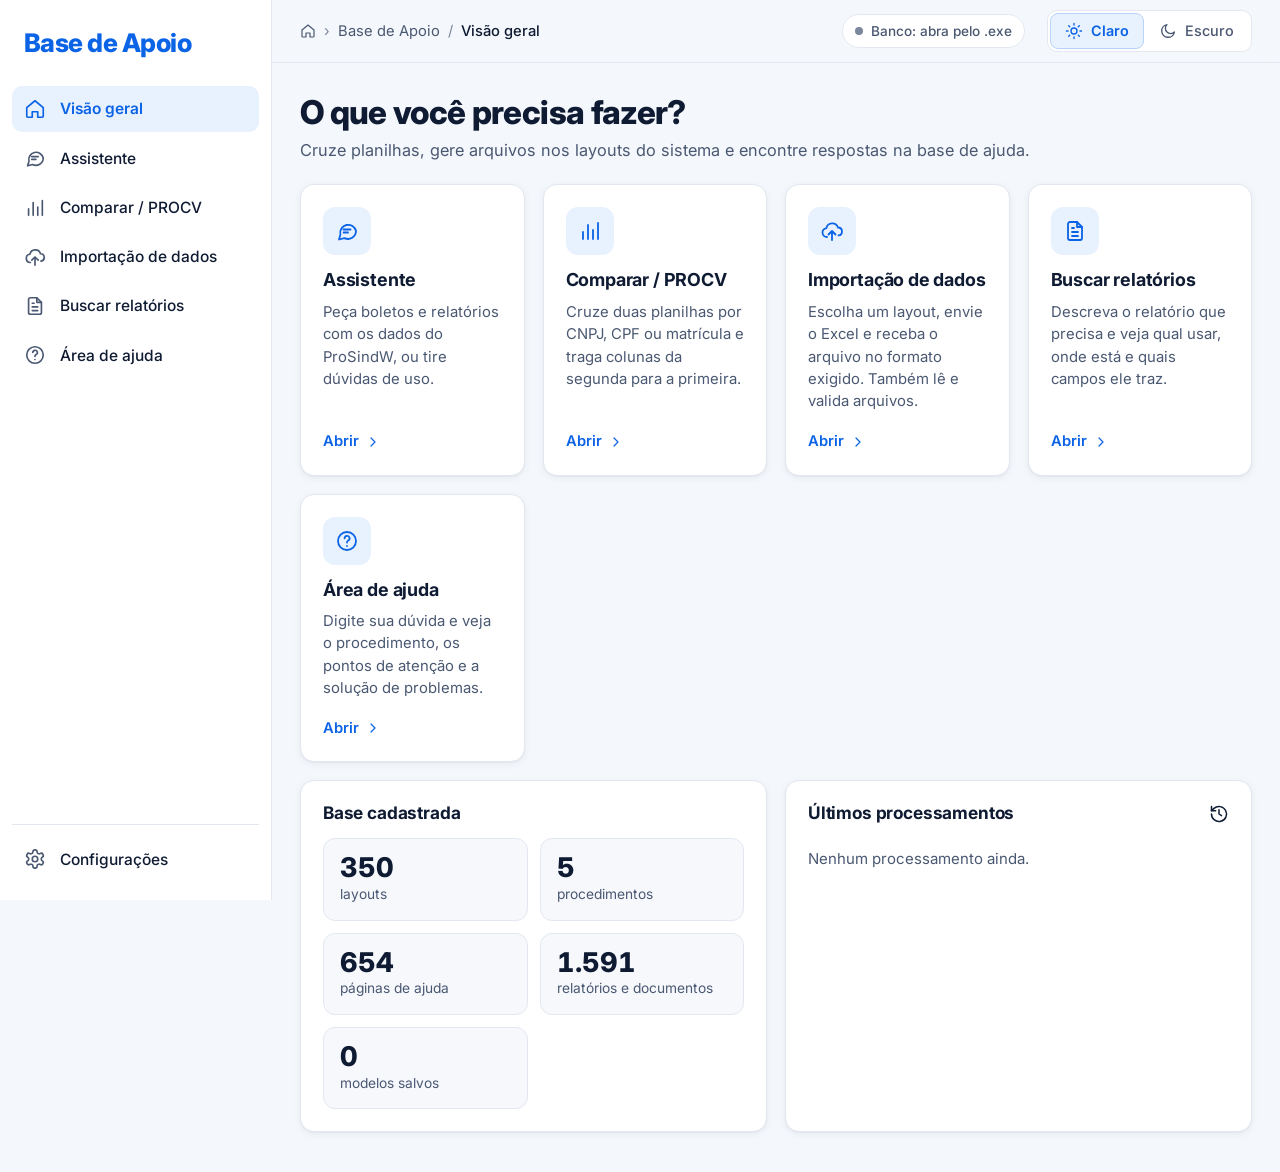
==== commit 3861099a: "BaseDeApoio: catálogo de relatórios do AgendaW - dados/relatorios_agendaw.js gerado da pasta Reports" ====
--- a/BaseDeApoio/index.html
+++ b/BaseDeApoio/index.html
@@ -59,6 +59,7 @@
 <script src="dados/ajuda.js"></script>
 <script src="dados/procedimentos.js"></script>
 <script src="dados/relatorios_prosindw.js"></script>
+<script src="dados/relatorios_agendaw.js"></script>
 <script src="dados/menu_prosindw.js"></script>
 <script src="dados/campos_prosindw.js"></script>
 <script src="js/motor.js"></script>
--- a/BaseDeApoio/css/style.css
+++ b/BaseDeApoio/css/style.css
@@ -550,8 +550,11 @@
 .ok-txt { color: var(--ok); display: flex; align-items: center; gap: 8px; }
 .tabela-chat { max-height: 320px; margin: 8px 0; }
 .tabela-chat table { font-size: .8rem; }
-.tabela-chat th, .tabela-chat td { padding: 5px 8px; }
+.tabela-chat th, .tabela-chat td { padding: 5px 8px; white-space: nowrap; }
 .tabela-chat .linha-total td { font-weight: 700; border-top: 2px solid var(--texto-2); }
+.tabela-chat .linha-grupo td { background: var(--primaria-suave); color: var(--texto); border-top: 1px solid var(--primaria-borda); }
+.resumo-grupos { margin: 6px 0 10px; }
+.resumo-grupos summary { cursor: pointer; font-weight: 600; color: var(--primaria); }
 .digitando { display: inline-flex; gap: 4px; padding: 4px 2px; }
 .digitando i { width: 7px; height: 7px; border-radius: 50%; background: var(--texto-3); animation: pisca 1s infinite ease-in-out; }
 .digitando i:nth-child(2) { animation-delay: .15s; }
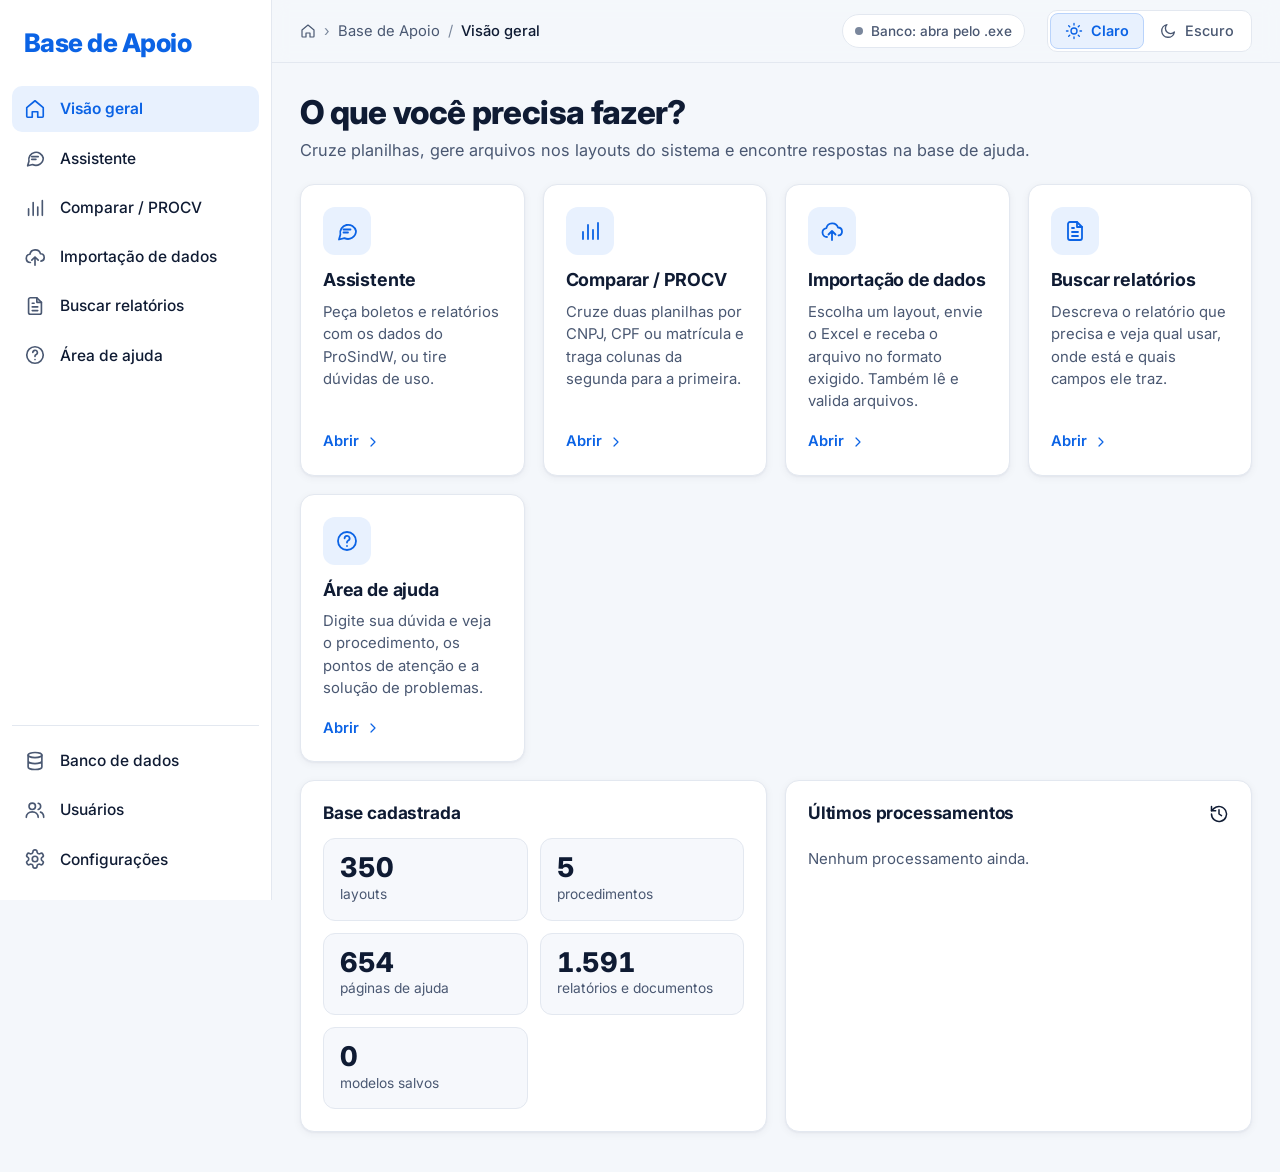
==== commit 0b6ce090: "BaseDeApoio: login com usuário e senha e tela exclusiva de Banco de dados - Conector: usuários da Ba" ====
--- a/BaseDeApoio/index.html
+++ b/BaseDeApoio/index.html
@@ -26,6 +26,8 @@
       <a href="#ajuda" data-rota="ajuda"><span class="ico" data-ico="ajuda"></span>Área de ajuda</a>
     </nav>
     <nav class="menu menu-rodape" aria-label="Administração">
+      <a href="#banco" data-rota="banco" data-admin hidden><span class="ico" data-ico="banco"></span>Banco de dados</a>
+      <a href="#usuarios" data-rota="usuarios" data-admin hidden><span class="ico" data-ico="usuarios"></span>Usuários</a>
       <a href="#config" data-rota="config"><span class="ico" data-ico="engrenagem"></span>Configurações</a>
     </nav>
   </aside>
@@ -34,11 +36,13 @@
     <header class="barra">
       <button class="icone-btn abre-menu" id="abre-menu" type="button" aria-label="Abrir menu"><span class="ico" data-ico="menu"></span></button>
       <nav class="migalha" id="migalha" aria-label="Você está em"></nav>
-      <a class="pill-banco off" id="pill-banco" href="#config/banco"><i></i>Banco</a>
+      <a class="pill-banco off" id="pill-banco" href="#banco"><i></i>Banco</a>
       <div class="tema" role="group" aria-label="Tema">
         <button type="button" data-tema="claro"><span class="ico" data-ico="sol"></span><span class="rot">Claro</span></button>
         <button type="button" data-tema="escuro"><span class="ico" data-ico="lua"></span><span class="rot">Escuro</span></button>
       </div>
+      <button class="usuario-btn" id="usuario-btn" type="button" aria-haspopup="menu" aria-expanded="false" hidden>
+        <span class="ico" data-ico="usuario"></span><span class="usuario-txt"><span class="nome"></span><span class="perfil"></span></span></button>
     </header>
     <main id="app" class="conteudo" tabindex="-1"></main>
   </div>
--- a/BaseDeApoio/css/style.css
+++ b/BaseDeApoio/css/style.css
@@ -612,3 +612,29 @@
 .passo-cx > :last-child { margin-bottom: 0; }
 [hidden] { display: none !important; }
 @media (max-width: 560px) { .campo-com-botao:has(.icone-so) { flex-wrap: nowrap; } }
+
+/* ============================================================ acesso (login) e usuário */
+[hidden] { display: none !important; }
+.em-acesso .shell { display: none; }
+.acesso { min-height: 100vh; display: flex; align-items: center; justify-content: center; padding: 24px 16px; background: var(--fundo); }
+.acesso-caixa { width: 100%; max-width: 420px; background: var(--superficie); border: 1px solid var(--borda); border-radius: 16px; padding: 28px 28px 24px; box-shadow: 0 10px 40px rgba(15, 30, 60, .08); }
+.acesso-caixa h1 { font-size: 1.5rem; margin: 18px 0 6px; }
+.acesso-caixa .campo { margin-bottom: 14px; }
+.acesso-caixa .botao.grande { width: 100%; justify-content: center; margin-top: 6px; }
+.acesso-caixa .aviso { margin: 6px 0 12px; }
+.acesso-marca { display: flex; align-items: center; gap: 10px; color: var(--primaria); font-weight: 800; font-size: 1.15rem; }
+.acesso-marca .ico { width: 30px; height: 30px; padding: 6px; border-radius: 9px; background: var(--primaria-suave); }
+.acesso-rodape { margin: 14px 0 0; text-align: center; font-size: .85rem; }
+.usuario-btn { display: inline-flex; align-items: center; gap: 8px; border: 1px solid var(--borda); background: var(--superficie); color: var(--texto); border-radius: 10px; padding: 5px 12px 5px 8px; font: inherit; cursor: pointer; }
+.usuario-btn:hover { border-color: var(--borda-forte); }
+.usuario-btn .ico { width: 24px; height: 24px; padding: 3px; border-radius: 50%; background: var(--primaria-suave); color: var(--primaria); }
+.usuario-txt { display: flex; flex-direction: column; line-height: 1.15; text-align: left; }
+.usuario-txt .nome { font-size: .85rem; font-weight: 600; max-width: 140px; overflow: hidden; text-overflow: ellipsis; white-space: nowrap; }
+.usuario-txt .perfil { font-size: .72rem; color: var(--texto-3); }
+@media (max-width: 700px) { .usuario-txt { display: none; } .usuario-btn { padding: 5px; } }
+.cab-secao { margin: 4px 0 14px; }
+.cab-secao h2 { margin: 0 0 4px; }
+.acoes-linha { white-space: nowrap; text-align: right; }
+.acoes-linha .botao + .botao { margin-left: 6px; }
+.checar { display: flex; align-items: center; gap: 8px; font-size: .95rem; cursor: pointer; }
+.cabecalho-pagina .selo .ico { width: 14px; height: 14px; margin-right: 4px; }
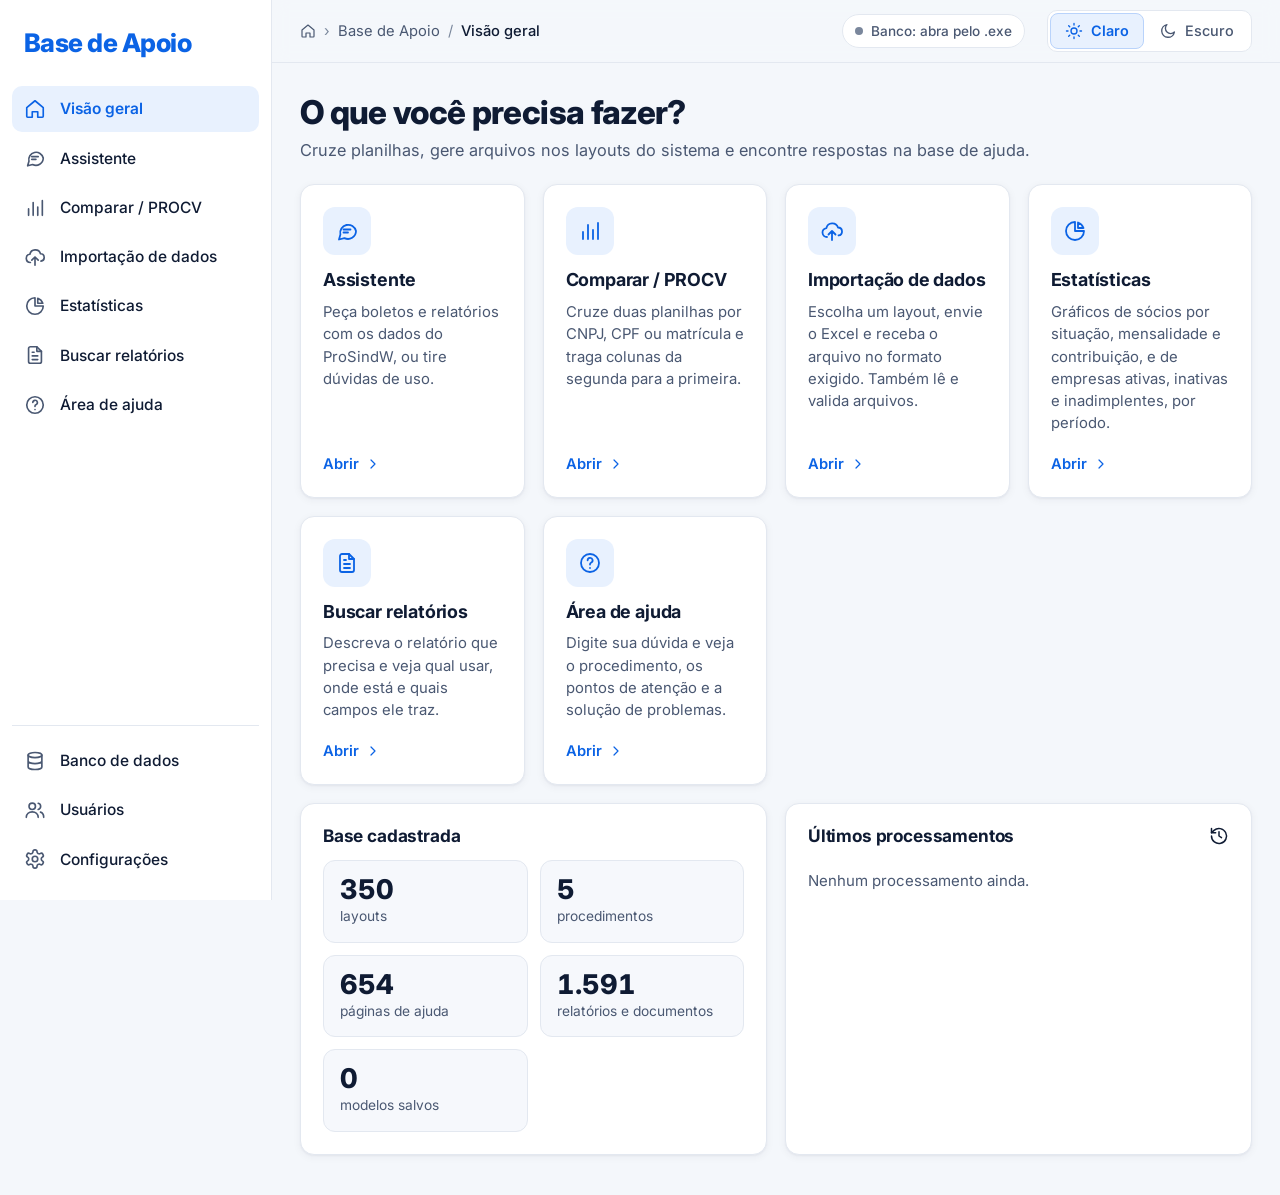
==== commit cb45995a: "Estatísticas: gráficos de sócios e empresas com filtro por datas - Nova tela Estatísticas (menu e Vi" ====
--- a/BaseDeApoio/index.html
+++ b/BaseDeApoio/index.html
@@ -22,6 +22,7 @@
       <a href="#assistente" data-rota="assistente"><span class="ico" data-ico="chat"></span>Assistente</a>
       <a href="#procv" data-rota="procv"><span class="ico" data-ico="barras"></span>Comparar / PROCV</a>
       <a href="#importacao" data-rota="importacao"><span class="ico" data-ico="nuvem"></span>Importação de dados</a>
+      <a href="#estatisticas" data-rota="estatisticas"><span class="ico" data-ico="grafico"></span>Estatísticas</a>
       <a href="#relatorios" data-rota="relatorios"><span class="ico" data-ico="documento"></span>Buscar relatórios</a>
       <a href="#ajuda" data-rota="ajuda"><span class="ico" data-ico="ajuda"></span>Área de ajuda</a>
     </nav>
@@ -74,6 +75,7 @@
   }
 </script>
 <script src="js/assistente.js"></script>
+<script src="js/estatisticas.js"></script>
 <script src="js/app.js"></script>
 </body>
 </html>
--- a/BaseDeApoio/css/style.css
+++ b/BaseDeApoio/css/style.css
@@ -176,7 +176,7 @@
 /* ---------- formulários */
 label { display: block; font-size: .9rem; font-weight: 600; color: var(--texto); margin-bottom: 6px; }
 .campo { margin-bottom: 14px; }
-input[type=text], input[type=password], input[type=number], input[type=month], input[type=search], select, textarea {
+input[type=text], input[type=password], input[type=number], input[type=month], input[type=date], input[type=search], select, textarea {
   width: 100%;
   font: inherit; font-size: .95rem;
   color: var(--texto); background: var(--superficie);
@@ -638,3 +638,127 @@
 .acoes-linha .botao + .botao { margin-left: 6px; }
 .checar { display: flex; align-items: center; gap: 8px; font-size: .95rem; cursor: pointer; }
 .cabecalho-pagina .selo .ico { width: 14px; height: 14px; margin-right: 4px; }
+
+/* ============================================================ relatórios gerados (últimos e preferidos) */
+.abas-rel { margin-top: 0; flex-wrap: nowrap; overflow-x: auto; scrollbar-width: none; }
+.abas-rel::-webkit-scrollbar { display: none; }
+.abas-rel .aba { display: inline-flex; align-items: center; gap: 8px; text-decoration: none; white-space: nowrap; flex: none; }
+@media (max-width: 560px) { .abas-rel .aba { padding: 10px 10px; font-size: .92rem; } .abas-rel .aba .ico, .abas-rel .ocultar-cel { display: none; } }
+.abas-rel .aba .ico { width: 17px; height: 17px; }
+.abas-rel .aba .contagem { padding: 0 8px; font-size: .76rem; }
+.abas-rel .aba.ativa .contagem { background: var(--primaria-suave); color: var(--primaria); }
+.gr-barra { display: flex; gap: 12px; align-items: center; flex-wrap: wrap; margin-bottom: 6px; }
+.gr-barra .com-icone { flex: 1 1 260px; max-width: 480px; }
+.gr-barra .sutil { font-size: .88rem; }
+.gr-barra .botao { margin-left: auto; }
+.gr-grupo { margin: 18px 0 4px; font-size: .78rem; font-weight: 700; letter-spacing: .06em; text-transform: uppercase; color: var(--texto-3); }
+.gerado { display: grid; grid-template-columns: auto minmax(0, 1fr) auto; gap: 6px 14px; align-items: start; padding: 14px 4px; border-bottom: 1px solid var(--borda); }
+.gr-lista > .gerado:last-child { border-bottom: 0; }
+.gerado-txt { min-width: 0; }
+.gerado-nome { display: flex; align-items: baseline; gap: 4px 10px; flex-wrap: wrap; }
+.gerado-nome strong { font-size: 1rem; }
+.gerado-nome small { font-size: .84rem; }
+.gerado-pedido { margin-top: 2px; color: var(--texto); font-size: .92rem; overflow-wrap: anywhere; }
+.gerado-filtros { margin-top: 2px; color: var(--texto-2); font-size: .86rem; overflow-wrap: anywhere; }
+.gerado-meta { margin-top: 4px; color: var(--texto-3); font-size: .82rem; font-variant-numeric: tabular-nums; }
+.gerado-acoes { display: flex; gap: 6px; align-items: center; flex-wrap: wrap; justify-content: flex-end; }
+.estrela-btn { display: inline-grid; place-items: center; width: 36px; height: 36px; margin-top: -4px; border: 0; border-radius: 9px; background: transparent; color: var(--texto-3); cursor: pointer; transition: color .15s, background .15s, transform .15s; }
+.estrela-btn .ico { width: 22px; height: 22px; }
+.estrela-btn:hover { background: var(--superficie-2); color: var(--alerta); }
+.estrela-btn[aria-pressed=true] { color: #e6a700; }
+.estrela-btn[aria-pressed=true] svg { fill: currentColor; }
+.estrela-btn:active { transform: scale(.88); }
+.estrela-btn:disabled { opacity: .5; cursor: wait; }
+@media (max-width: 760px) {
+  .gerado { grid-template-columns: auto minmax(0, 1fr); }
+  .gerado-acoes { grid-column: 1 / -1; justify-content: flex-start; padding-left: 50px; }
+  .gr-barra .botao { margin-left: 0; }
+}
+/* preferidos no Assistente */
+.chips-favs { align-items: center; padding: 12px 22px 0; border-top: 1px solid var(--borda); }
+.chips-favs + .chat-sug { border-top: 0; padding-top: 8px; }
+@media (max-width: 900px) { .chips-favs { padding: 10px 14px 0; } }
+.rotulo-favs { display: inline-flex; align-items: center; gap: 6px; font-size: .8rem; font-weight: 700; color: var(--texto-2); margin-right: 2px; }
+.rotulo-favs .ico { width: 15px; height: 15px; color: #e6a700; }
+.rotulo-favs svg { fill: currentColor; }
+.chip.fav { border-color: color-mix(in srgb, #e6a700 45%, var(--borda-forte)); }
+a.chip { text-decoration: none; }
+
+/* ---------- estatísticas (gráficos em HTML/CSS) */
+:root {
+  --gf-c1: #2a78d6; --gf-c2: #eb6834; --gf-c3: #1baf7a; --gf-c4: #eda100; --gf-c5: #e87ba4; --gf-c6: #008300; --gf-c7: #6250d6; --gf-c8: #e34948;
+  --gf-bom: #0ca30c; --gf-alerta: #fab219; --gf-serio: #ec835a; --gf-critico: #d03b3b; --gf-neutro: #b9c2d0;
+  --gf-trilho: var(--superficie-3); --gf-grade: var(--borda); --gf-base: var(--borda-forte);
+}
+@media (prefers-color-scheme: dark) {
+  :root:not([data-theme="light"]) { --gf-c1: #3987e5; --gf-c2: #d95926; --gf-c3: #199e70; --gf-c4: #c98500; --gf-c5: #d55181; --gf-c6: #008300; --gf-c7: #9085e9; --gf-c8: #e66767; --gf-neutro: #4b5a73; }
+}
+:root[data-theme="dark"] { --gf-c1: #3987e5; --gf-c2: #d95926; --gf-c3: #199e70; --gf-c4: #c98500; --gf-c5: #d55181; --gf-c6: #008300; --gf-c7: #9085e9; --gf-c8: #e66767; --gf-neutro: #4b5a73; }
+.gf-c1 { background: var(--gf-c1); } .gf-c2 { background: var(--gf-c2); } .gf-c3 { background: var(--gf-c3); } .gf-c4 { background: var(--gf-c4); }
+.gf-c5 { background: var(--gf-c5); } .gf-c6 { background: var(--gf-c6); } .gf-c7 { background: var(--gf-c7); } .gf-c8 { background: var(--gf-c8); }
+.gf-bom { background: var(--gf-bom); } .gf-alerta { background: var(--gf-alerta); } .gf-serio { background: var(--gf-serio); } .gf-critico { background: var(--gf-critico); } .gf-neutro { background: var(--gf-neutro); }
+
+.es-filtros .linha-form { align-items: flex-end; }
+.es-filtros .linha-form > .campo { flex: 1 1 170px; }
+.es-filtros .linha-form > .fixo { flex: 0 0 auto; }
+.es-linha2 { display: flex; gap: 12px 24px; flex-wrap: wrap; align-items: center; justify-content: space-between; }
+.es-regras { margin-top: 14px; font-size: .9rem; color: var(--texto-2); }
+.es-regras summary { cursor: pointer; display: inline-flex; align-items: center; gap: 6px; font-weight: 600; color: var(--texto); }
+.es-regras ul { margin: 10px 0 0; padding-left: 20px; display: grid; gap: 4px; }
+.es-kpis { margin: 16px 0; }
+.gf-kpi b { font-size: 1.45rem; }
+.gf-kpi small { display: block; margin-top: 2px; font-size: .8rem; color: var(--texto-3); }
+.gf-kpi-alerta { border-color: color-mix(in srgb, var(--gf-critico) 45%, var(--borda)); }
+.es-grade { align-items: stretch; gap: 16px; }
+.es-grade > .cartao { margin-top: 0; min-width: 0; }
+.es-largo { grid-column: 1 / -1; }
+#es-det { margin-top: 16px; scroll-margin-top: 80px; }
+.es-mini { display: flex; gap: 6px 22px; flex-wrap: wrap; color: var(--texto-2); font-size: .92rem; margin-bottom: 12px; }
+.es-mini b { color: var(--texto); font-size: 1.05rem; }
+.es-nota { font-size: .84rem; margin: 10px 0 0; }
+.vazio-gf { color: var(--texto-2); padding: 24px 0; text-align: center; margin: 0; }
+
+.gf-faixa { display: flex; gap: 2px; height: 14px; border-radius: 4px; overflow: hidden; margin-bottom: 12px; }
+.gf-faixa i { display: block; min-width: 3px; }
+.gf-lista { display: grid; gap: 2px; }
+.gf-linha { display: grid; grid-template-columns: minmax(150px, 1.1fr) minmax(60px, 1fr) auto 16px; gap: 12px; align-items: center; width: 100%;
+  padding: 8px 8px; border: 0; border-radius: 9px; background: transparent; color: var(--texto); font: inherit; font-size: .92rem; text-align: left; cursor: pointer; }
+.gf-linha:hover:not(:disabled) { background: var(--superficie-2); }
+.gf-linha:disabled { cursor: default; color: var(--texto-3); }
+.gf-rot { display: flex; align-items: center; gap: 9px; min-width: 0; }
+.gf-cor { display: inline-grid; place-items: center; width: 18px; height: 18px; border-radius: 5px; flex: none; color: #fff; }
+.gf-cor .ico { width: 12px; height: 12px; }
+.gf-cor .ico svg { stroke-width: 2.6; }
+.gf-trilho { height: 10px; border-radius: 4px; background: var(--gf-trilho); overflow: hidden; }
+.gf-trilho i { display: block; height: 100%; border-radius: 0 4px 4px 0; }
+.gf-val { display: flex; flex-direction: column; align-items: flex-end; line-height: 1.2; white-space: nowrap; }
+.gf-val small { font-size: .78rem; color: var(--texto-2); }
+.gf-ir { color: var(--texto-3); }
+.gf-linha:disabled .gf-ir { visibility: hidden; }
+
+.gf-col-area { display: grid; grid-template-columns: auto minmax(0, 1fr); gap: 8px; height: 230px; padding-bottom: 22px; }
+.gf-eixo { display: flex; flex-direction: column; justify-content: space-between; font-size: .74rem; color: var(--texto-3); text-align: right; font-variant-numeric: tabular-nums; margin: -7px 0; }
+.gf-plot { position: relative; display: grid; grid-template-columns: repeat(var(--n), minmax(0, 1fr)); gap: 2px; align-items: end; }
+.gf-grade { position: absolute; left: 0; right: 0; height: 0; border-top: 1px solid var(--gf-grade); pointer-events: none; }
+.gf-grade.base { border-top-color: var(--gf-base); }
+.gf-col { position: relative; height: 100%; display: flex; align-items: flex-end; justify-content: center; outline: none; cursor: default; }
+.gf-col:hover, .gf-col:focus-visible { background: color-mix(in srgb, var(--primaria) 7%, transparent); border-radius: 4px 4px 0 0; }
+.gf-pilha { position: relative; width: min(70%, 34px); min-width: 3px; display: flex; flex-direction: column-reverse; gap: 2px; border-radius: 4px 4px 0 0; overflow: hidden; }
+.gf-pilha i { display: block; min-height: 1px; }
+.gf-xrot { position: absolute; top: 100%; margin-top: 5px; font-size: .72rem; color: var(--texto-3); white-space: nowrap; }
+.gf-legenda { display: flex; gap: 6px 18px; flex-wrap: wrap; margin-top: 8px; font-size: .86rem; color: var(--texto-2); }
+.gf-legenda span { display: inline-flex; align-items: center; gap: 7px; }
+.gf-legenda .gf-cor { width: 12px; height: 12px; border-radius: 3px; }
+.gf-tabela { margin-top: 10px; font-size: .88rem; }
+.gf-tabela summary { cursor: pointer; color: var(--primaria); font-weight: 600; }
+.gf-tabela .tabela-wrap { max-height: 260px; margin-top: 8px; }
+.gf-tip { position: fixed; z-index: 80; pointer-events: none; background: var(--superficie); color: var(--texto); border: 1px solid var(--borda); box-shadow: var(--sombra-alta);
+  border-radius: 9px; padding: 7px 10px; font-size: .84rem; line-height: 1.4; opacity: 0; transition: opacity .12s; max-width: 280px; font-variant-numeric: tabular-nums; }
+.gf-tip.mostrar { opacity: 1; }
+@media (max-width: 560px) {
+  .gf-linha { grid-template-columns: minmax(0, 1fr) auto; gap: 4px 10px; }
+  .gf-trilho { grid-column: 1 / -1; grid-row: 2; }
+  .gf-ir { display: none; }
+  .es-filtros .linha-form > .fixo, .es-filtros .linha-form > .fixo .botao { width: 100%; justify-content: center; }
+}
+@media (forced-colors: active) { .gf-faixa i, .gf-trilho i, .gf-pilha i, .gf-cor { forced-color-adjust: none; border: 1px solid CanvasText; } }
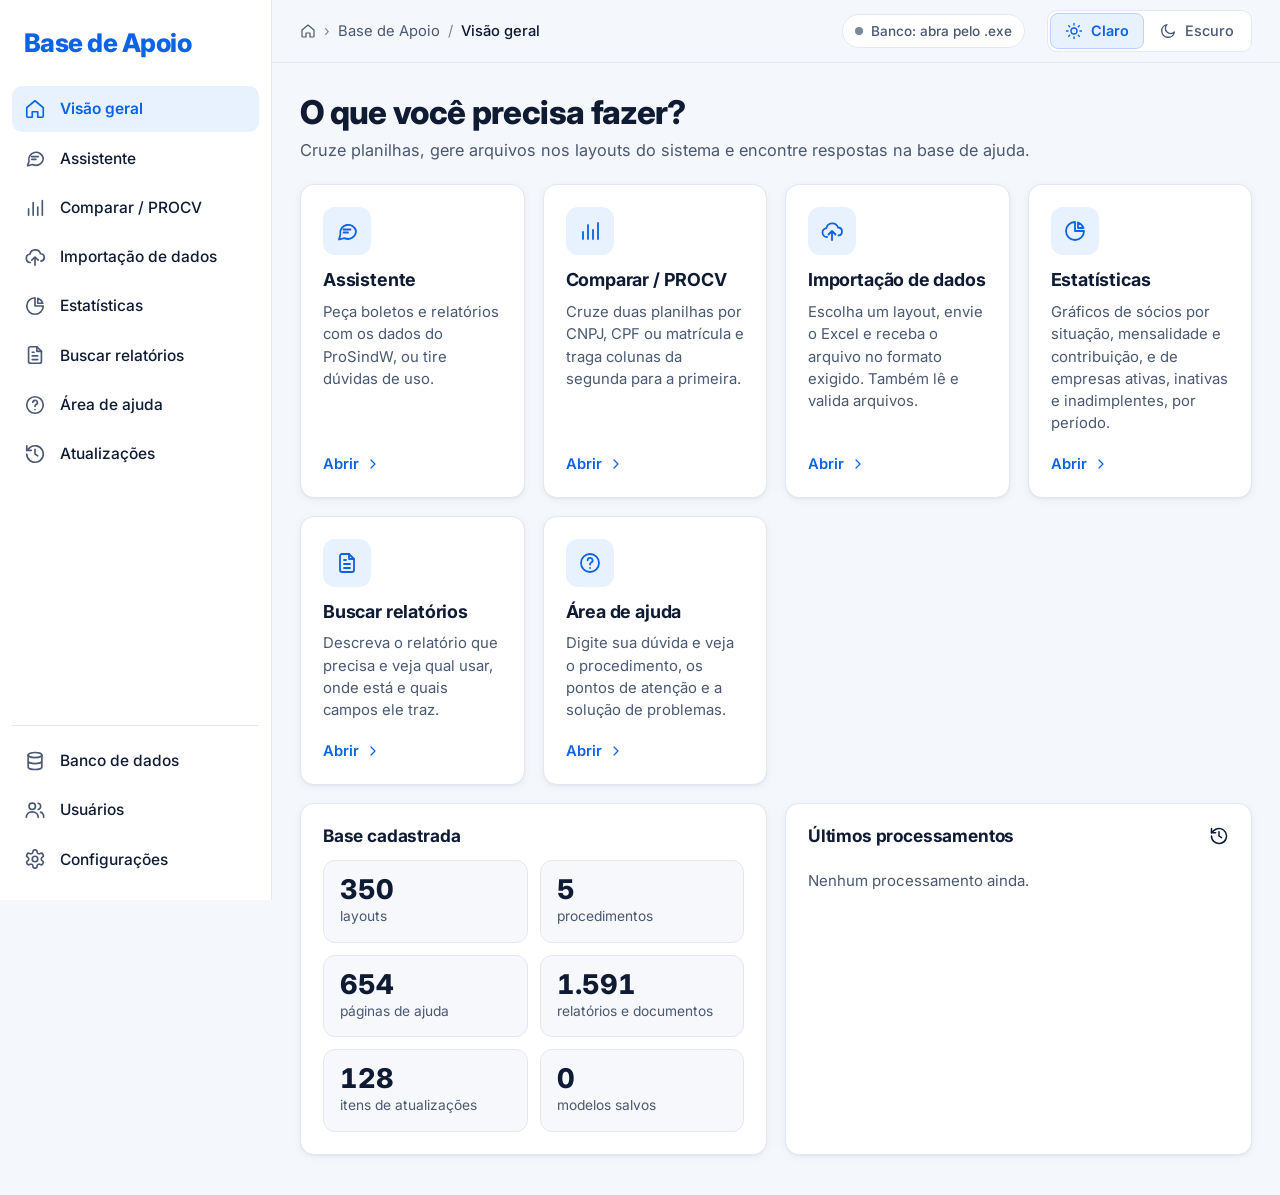
==== commit f29ce5f2: "Atualizações dos sistemas: tela, busca, Assistente e importação de .docx - Lê o documento "Atualizaç" ====
--- a/BaseDeApoio/index.html
+++ b/BaseDeApoio/index.html
@@ -25,6 +25,7 @@
       <a href="#estatisticas" data-rota="estatisticas"><span class="ico" data-ico="grafico"></span>Estatísticas</a>
       <a href="#relatorios" data-rota="relatorios"><span class="ico" data-ico="documento"></span>Buscar relatórios</a>
       <a href="#ajuda" data-rota="ajuda"><span class="ico" data-ico="ajuda"></span>Área de ajuda</a>
+      <a href="#atualizacoes" data-rota="atualizacoes"><span class="ico" data-ico="historico"></span>Atualizações</a>
     </nav>
     <nav class="menu menu-rodape" aria-label="Administração">
       <a href="#banco" data-rota="banco" data-admin hidden><span class="ico" data-ico="banco"></span>Banco de dados</a>
@@ -67,7 +68,9 @@
 <script src="dados/relatorios_agendaw.js"></script>
 <script src="dados/menu_prosindw.js"></script>
 <script src="dados/campos_prosindw.js"></script>
+<script src="dados/atualizacoes.js"></script>
 <script src="js/motor.js"></script>
+<script src="js/atualizacoes.js"></script>
 <script>
   if (!window.Motor || !window.DADOS_LAYOUTS || !window.XLSX) {
     document.getElementById('app').innerHTML = '<div class="cartao" style="max-width:640px;margin:40px auto"><h2>Arquivos do sistema não encontrados</h2>' +
--- a/BaseDeApoio/css/style.css
+++ b/BaseDeApoio/css/style.css
@@ -378,6 +378,7 @@
 .rotulo-sug { display: block; font-size: .9rem; color: var(--texto-2); margin: 16px 0 10px; font-weight: 500; }
 .sugestoes .chip, .chip.sug { padding: 9px 20px; font-size: .95rem; color: var(--texto); background: var(--superficie-2); }
 .chip.peq { padding: 5px 13px; font-size: .84rem; background: var(--superficie-2); }
+.chip.peq.ativo { background: var(--primaria); color: #fff; }
 .secao-titulo { display: flex; align-items: center; gap: 14px; margin: 30px 0 16px; }
 .secao-titulo h2 { margin: 0; font-size: 1.65rem; font-weight: 800; letter-spacing: -.02em; }
 .grupos-proc { display: grid; grid-template-columns: repeat(2, minmax(0, 1fr)); gap: 20px; align-items: start; }
@@ -762,3 +763,20 @@
   .es-filtros .linha-form > .fixo, .es-filtros .linha-form > .fixo .botao { width: 100%; justify-content: center; }
 }
 @media (forced-colors: active) { .gf-faixa i, .gf-trilho i, .gf-pilha i, .gf-cor { forced-color-adjust: none; border: 1px solid CanvasText; } }
+
+/* ---------- atualizações dos sistemas */
+.at-filtros .linha-form > .campo:first-child { flex: 2 1 280px; }
+.at-filtros .chips { margin-top: 2px; }
+.at-conta { margin: 16px 2px 10px; }
+.at-sis { margin-top: 12px; }
+.at-sis .cartao-titulo { margin-bottom: 6px; }
+.at-item { padding: 14px 0; border-top: 1px solid var(--borda); scroll-margin-top: 90px; }
+.at-sis .at-item:first-of-type { border-top: 0; padding-top: 4px; }
+.at-item.destaque { background: var(--primaria-suave); box-shadow: -12px 0 0 var(--primaria-suave), 12px 0 0 var(--primaria-suave); border-radius: 4px; }
+.at-selos { display: flex; gap: 6px; flex-wrap: wrap; margin-bottom: 6px; }
+.at-selos .selo.mono { font-family: var(--mono); font-size: .76rem; }
+.at-caminho { margin: 0 0 4px; font-weight: 600; font-size: .93rem; overflow-wrap: anywhere; }
+.at-texto p { margin: 0 0 .35em; overflow-wrap: anywhere; }
+.at-texto p.at-sub { padding-left: 16px; position: relative; color: var(--texto-2); }
+.at-texto p.at-sub::before { content: "•"; position: absolute; left: 4px; }
+.lista-atu-chat { margin: 6px 0 8px; padding-left: 18px; display: grid; gap: 6px; }
